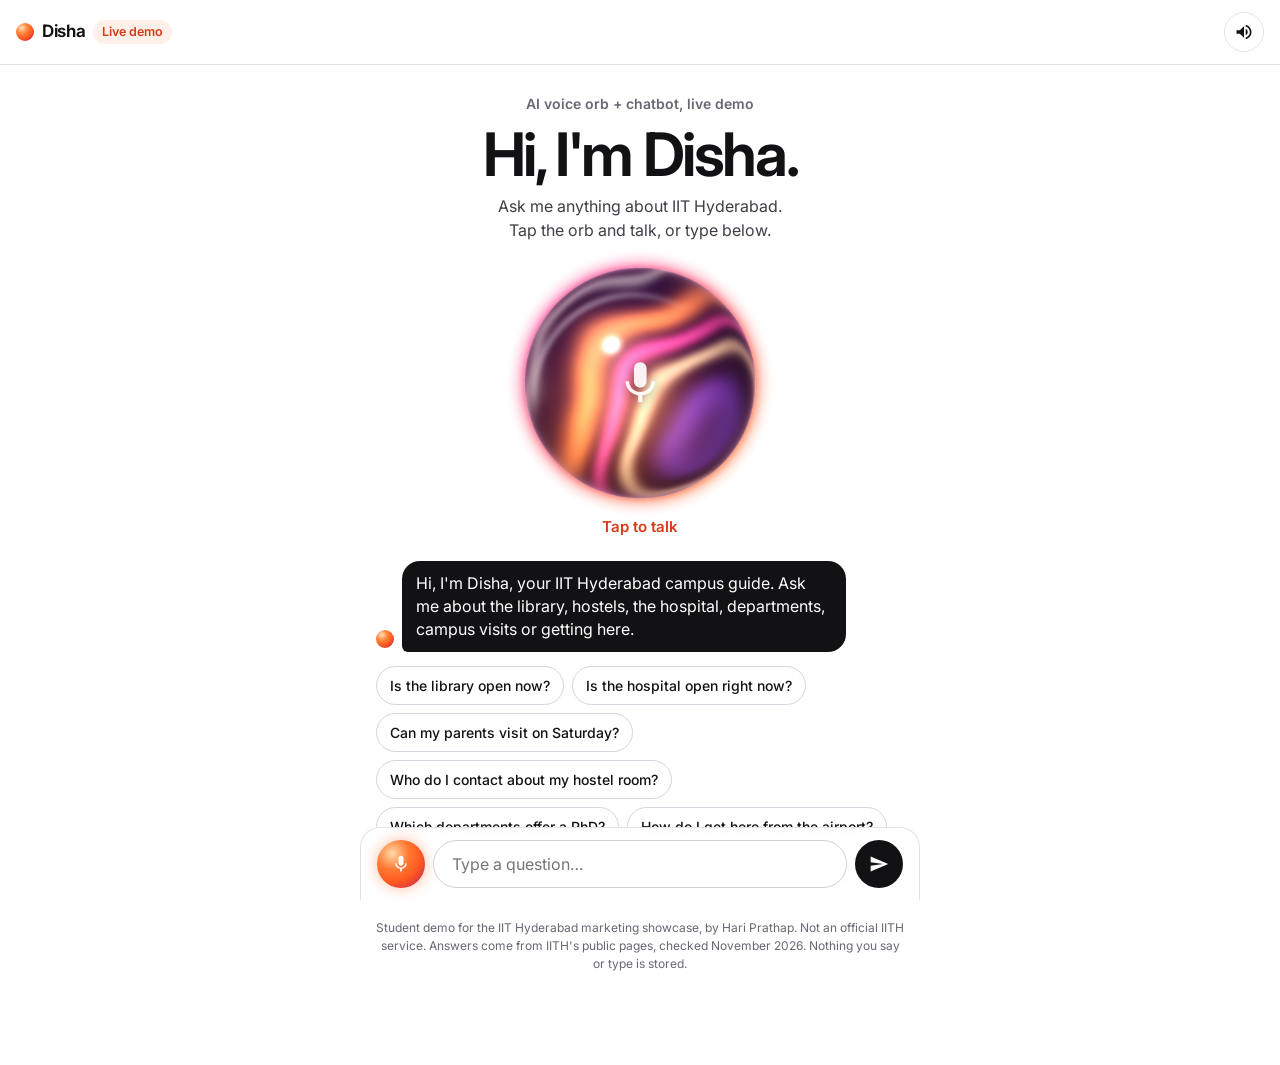
==== index.html @ 4438a3dc "Disha voice orb + chatbot demo for the IITH marketing showcase Co-Authored-By: Claude Opus 5.5 <nore" ====
<!doctype html>
<html lang="en">
<head>
<meta charset="utf-8">
<meta name="viewport" content="width=device-width, initial-scale=1, viewport-fit=cover">
<title>Talk to Disha · Voice orb demo</title>
<meta name="description" content="A live demo of an AI voice orb and chatbot for websites: Disha, a campus guide for IIT Hyderabad students.">
<meta name="theme-color" content="#ffffff">
<link rel="icon" href="data:image/svg+xml,%3Csvg xmlns='http://www.w3.org/2000/svg' viewBox='0 0 32 32'%3E%3Cdefs%3E%3CradialGradient id='g' cx='.35' cy='.3' r='.8'%3E%3Cstop offset='0' stop-color='%23FFD9A8'/%3E%3Cstop offset='.45' stop-color='%23FF6A2B'/%3E%3Cstop offset='1' stop-color='%23B5185C'/%3E%3C/radialGradient%3E%3C/defs%3E%3Ccircle cx='16' cy='16' r='15' fill='url(%23g)'/%3E%3C/svg%3E">
<link rel="preconnect" href="https://fonts.googleapis.com">
<link rel="preconnect" href="https://fonts.gstatic.com" crossorigin>
<link href="https://fonts.googleapis.com/css2?family=Inter:opsz,wght@14..32,400..800&display=swap" rel="stylesheet">
<link rel="stylesheet" href="style.css">
</head>
<body>
  <header class="bar">
    <div class="brand"><span class="mini"></span><b>Disha</b><span class="pill">Live demo</span></div>
    <button id="sound" class="icon-btn" type="button" aria-pressed="true" aria-label="Turn voice replies off">
      <svg class="on" viewBox="0 0 24 24" aria-hidden="true"><path d="M3 10v4h4l5 5V5L7 10H3zm13.5 2A4.5 4.5 0 0 0 14 7.97v8.05c1.48-.73 2.5-2.25 2.5-4.02zM14 3.23v2.06c2.89.86 5 3.54 5 6.71s-2.11 5.85-5 6.71v2.06c4.01-.91 7-4.49 7-8.77s-2.99-7.86-7-8.77z"/></svg>
      <svg class="off" viewBox="0 0 24 24" aria-hidden="true"><path d="M16.5 12A4.5 4.5 0 0 0 14 7.97v2.21l2.45 2.45c.03-.2.05-.41.05-.63zM19 12c0 .94-.2 1.82-.54 2.64l1.51 1.51A8.8 8.8 0 0 0 21 12c0-4.28-2.99-7.86-7-8.77v2.06c2.89.86 5 3.54 5 6.71zM4.27 3 3 4.27 7.73 9H3v6h4l5 5v-6.73l4.25 4.25c-.67.52-1.42.93-2.25 1.18v2.06a8.99 8.99 0 0 0 3.69-1.81L19.73 21 21 19.73l-9-9L4.27 3zM12 4 9.91 6.09 12 8.18V4z"/></svg>
    </button>
  </header>

  <main class="wrap">
    <section class="hero">
      <p class="kicker">AI voice orb + chatbot, live demo</p>
      <h1>Hi, I'm Disha.</h1>
      <p class="sub">Ask me anything about IIT Hyderabad. Tap the orb and talk, or type below.</p>
    </section>

    <section class="stage">
      <button id="orb" class="orb idle" type="button" aria-label="Tap to talk">
        <span class="halo h1"></span><span class="halo h2"></span>
        <span class="core">
          <svg viewBox="0 0 24 24" aria-hidden="true"><path d="M12 14c1.66 0 2.99-1.34 2.99-3L15 5c0-1.66-1.34-3-3-3S9 3.34 9 5v6c0 1.66 1.34 3 3 3zm5.3-3c0 3-2.54 5.1-5.3 5.1S6.7 14 6.7 11H5c0 3.41 2.72 6.23 6 6.72V21h2v-3.28c3.28-.48 6-3.3 6-6.72h-1.7z"/></svg>
        </span>
      </button>
      <p id="status" class="status" aria-live="polite">Tap to talk</p>
    </section>

    <section id="log" class="log" aria-live="polite" aria-label="Conversation"></section>
    <div id="chips" class="chips" aria-label="Suggested questions"></div>

    <footer class="note">
      Student demo for the IIT Hyderabad marketing showcase, by Hari Prathap. Not an official IITH service.
      Answers come from IITH's public pages, checked November 2026. Nothing you say or type is stored.
    </footer>
  </main>

  <form id="ask" class="ask" autocomplete="off">
    <button id="mic" class="mic" type="button" aria-label="Tap to talk">
      <svg viewBox="0 0 24 24" aria-hidden="true"><path d="M12 14c1.66 0 2.99-1.34 2.99-3L15 5c0-1.66-1.34-3-3-3S9 3.34 9 5v6c0 1.66 1.34 3 3 3zm5.3-3c0 3-2.54 5.1-5.3 5.1S6.7 14 6.7 11H5c0 3.41 2.72 6.23 6 6.72V21h2v-3.28c3.28-.48 6-3.3 6-6.72h-1.7z"/></svg>
    </button>
    <input id="q" type="text" placeholder="Type a question…" aria-label="Type a question" enterkeyhint="send">
    <button type="submit" aria-label="Send">
      <svg viewBox="0 0 24 24" aria-hidden="true"><path d="M2.01 21 23 12 2.01 3 2 10l15 2-15 2z"/></svg>
    </button>
  </form>

  <script src="knowledge.js"></script>
  <script src="app.js"></script>
</body>
</html>
---- style.css ----
:root {
  --ink: #121214;
  --muted: #686873;
  --line: #E2E2E8;
  --soft: #F4F4F6;
  --paper: #FFFFFF;
  --warm: #FF5A1F;
  --warm-deep: #D93A16;
  --display: "Inter", system-ui, sans-serif;
  --body: "Inter", system-ui, -apple-system, "Segoe UI", sans-serif;
  color-scheme: light;
}
* { box-sizing: border-box; }
html, body { margin: 0; background: var(--paper); color: var(--ink); }
body {
  font: 400 16px/1.5 var(--body);
  -webkit-font-smoothing: antialiased;
  min-height: 100dvh;
  padding-bottom: calc(84px + env(safe-area-inset-bottom));
}
button { font: inherit; color: inherit; }
:focus-visible { outline: 3px solid var(--warm); outline-offset: 3px; border-radius: 8px; }

/* ---------- top bar ---------- */
.bar {
  position: sticky; top: 0; z-index: 5;
  display: flex; align-items: center; justify-content: space-between;
  padding: 12px 16px; background: rgba(255, 255, 255, 0.92);
  backdrop-filter: blur(8px); -webkit-backdrop-filter: blur(8px);
  border-bottom: 1px solid var(--line);
}
.brand { display: flex; align-items: center; gap: 8px; font-size: 17px; }
.brand b { font-family: var(--display); font-weight: 650; letter-spacing: -0.02em; }
.mini, .msg.ai::before {
  width: 18px; height: 18px; border-radius: 50%; flex: none;
  background: radial-gradient(circle at 32% 28%, #FFE1BC 0, #FF8A3D 30%, #FF5A1F 58%, #B5185C 100%);
}
.pill {
  font-size: 12.5px; font-weight: 600;
  color: var(--warm-deep); background: #FFF1EA; border-radius: 999px; padding: 3px 9px;
}
.icon-btn {
  width: 40px; height: 40px; border-radius: 50%; border: 1px solid var(--line); background: #fff;
  display: grid; place-items: center; cursor: pointer;
}
.icon-btn svg { width: 20px; height: 20px; fill: var(--ink); }
.icon-btn .off, .icon-btn.off .on { display: none; }
.icon-btn.off .off { display: block; }

/* ---------- layout ---------- */
.wrap { max-width: 560px; margin: 0 auto; padding: 0 16px; }
.hero { text-align: center; padding: 28px 0 0; transition: all 0.35s ease; }
.kicker { margin: 0; font-size: 14px; font-weight: 600; color: var(--muted); }
.hero h1 {
  margin: 10px 0 0; font-family: var(--display); font-weight: 650;
  font-size: clamp(40px, 12vw, 60px); line-height: 1; letter-spacing: -0.04em;
}
.sub { margin: 10px auto 0; max-width: 30ch; color: #3E3E46; font-size: 16px; }

/* ---------- the orb ---------- */
.stage { display: flex; flex-direction: column; align-items: center; padding: 26px 0 8px; }
.orb {
  --size: min(56vw, 230px);
  position: relative; width: var(--size); height: var(--size); border-radius: 50%;
  border: 0; padding: 0; background: none; cursor: pointer; display: grid; place-items: center;
  transition: width 0.35s ease, height 0.35s ease;
  -webkit-tap-highlight-color: transparent;
}
.core { position: relative; width: 100%; height: 100%; border-radius: 50%; display: grid; place-items: center; }
/* the rendered glass orb (same artwork as the poster); its glow spills past the circle */
.core::before { content: ""; position: absolute; inset: -9%; background: url("orb.png") center / contain no-repeat; }
.core svg { position: relative; width: 22%; height: 22%; fill: #fff; opacity: 0.92; filter: drop-shadow(0 2px 6px rgba(40, 0, 30, 0.45)); }
.halo { position: absolute; inset: 0; border-radius: 50%; border: 2px solid rgba(255, 90, 31, 0.32); pointer-events: none; }
.status { margin: 18px 0 0; min-height: 1.5em; font-weight: 600; font-size: 15px; color: var(--warm-deep); text-align: center; }

.orb.idle .core { animation: breathe 3.6s ease-in-out infinite; }
.orb.listening .halo { animation: ripple 1.6s ease-out infinite; }
.orb.listening .h2 { animation-delay: 0.8s; }
.orb.listening .core { animation: breathe 1.2s ease-in-out infinite; }
.orb.thinking .core { animation: think 1s linear infinite; }
.orb.speaking .core { animation: talk 0.42s ease-in-out infinite alternate; }

@keyframes breathe { 0%, 100% { transform: scale(1); } 50% { transform: scale(1.035); } }
@keyframes ripple { from { transform: scale(1); opacity: 0.9; } to { transform: scale(1.45); opacity: 0; } }
@keyframes think { 50% { filter: hue-rotate(24deg) brightness(1.08); transform: scale(1.02); } }
@keyframes talk { from { transform: scale(0.97); } to { transform: scale(1.06); } }

/* once the conversation starts, the orb steps back so the chat has room */
body.chatting .hero { padding-top: 14px; }
body.chatting .hero .sub, body.chatting .hero .kicker { display: none; }
body.chatting .hero h1 { font-size: 28px; }
body.chatting .orb { --size: 112px; }
body.chatting .stage { padding-top: 16px; }

/* ---------- conversation ---------- */
.log { display: flex; flex-direction: column; gap: 10px; padding: 14px 0 6px; }
.msg { display: flex; gap: 8px; align-items: flex-end; }
.msg.ai::before { content: ""; margin-bottom: 4px; }
.msg.you { justify-content: flex-end; }
.bubble { max-width: 84%; padding: 11px 14px; border-radius: 18px; font-size: 16px; line-height: 1.45; }
.msg.ai .bubble { background: var(--ink); color: #fff; border-bottom-left-radius: 6px; }
.msg.you .bubble { background: var(--soft); border: 1px solid var(--line); border-bottom-right-radius: 6px; }
.bubble a { color: inherit; text-decoration: underline; text-underline-offset: 2px; word-break: break-word; }
.msg.ai .bubble a { color: #FFC3A6; }

.chips { display: flex; flex-wrap: wrap; gap: 8px; padding: 8px 0 4px; }
.chip {
  border: 1px solid #D5D5DD; background: #fff; border-radius: 999px; padding: 8px 13px;
  font-size: 14px; font-weight: 500; cursor: pointer; text-align: left;
}
.chip:hover { border-color: var(--ink); }

.note { margin: 22px 0 8px; font-size: 12px; line-height: 1.5; color: var(--muted); text-align: center; }

/* ---------- input ---------- */
.ask {
  position: fixed; left: 0; right: 0; bottom: 0; z-index: 6;
  display: flex; gap: 8px; padding: 12px 16px calc(12px + env(safe-area-inset-bottom));
  background: rgba(255, 255, 255, 0.95); border-top: 1px solid var(--line);
  backdrop-filter: blur(8px); -webkit-backdrop-filter: blur(8px);
}
.ask input {
  flex: 1; min-width: 0; height: 48px; border-radius: 24px; border: 1px solid #CFCFD6; padding: 0 18px;
  font: 16px var(--body); background: #fff; color: var(--ink);
}
.ask input:focus { outline: none; border-color: var(--ink); }
.ask button {
  width: 48px; height: 48px; border-radius: 50%; border: 0; background: var(--ink); cursor: pointer;
  display: grid; place-items: center; flex: none;
}
.ask button svg { width: 20px; height: 20px; fill: #fff; }
.ask .mic {
  background: radial-gradient(circle at 32% 28%, #FFD9A8 0, #FF7A33 34%, #FF5A1F 60%, #B5185C 100%);
  box-shadow: 0 0 14px rgba(255, 106, 43, 0.45);
}
.ask .mic.live { animation: talk 0.6s ease-in-out infinite alternate; }
@media (min-width: 600px) {
  .ask { left: 50%; right: auto; width: 560px; transform: translateX(-50%); border: 1px solid var(--line); border-bottom: 0; border-radius: 20px 20px 0 0; }
}

@media (prefers-reduced-motion: reduce) {
  .orb .core, .orb .halo { animation: none !important; }
  .hero, .orb { transition: none; }
}
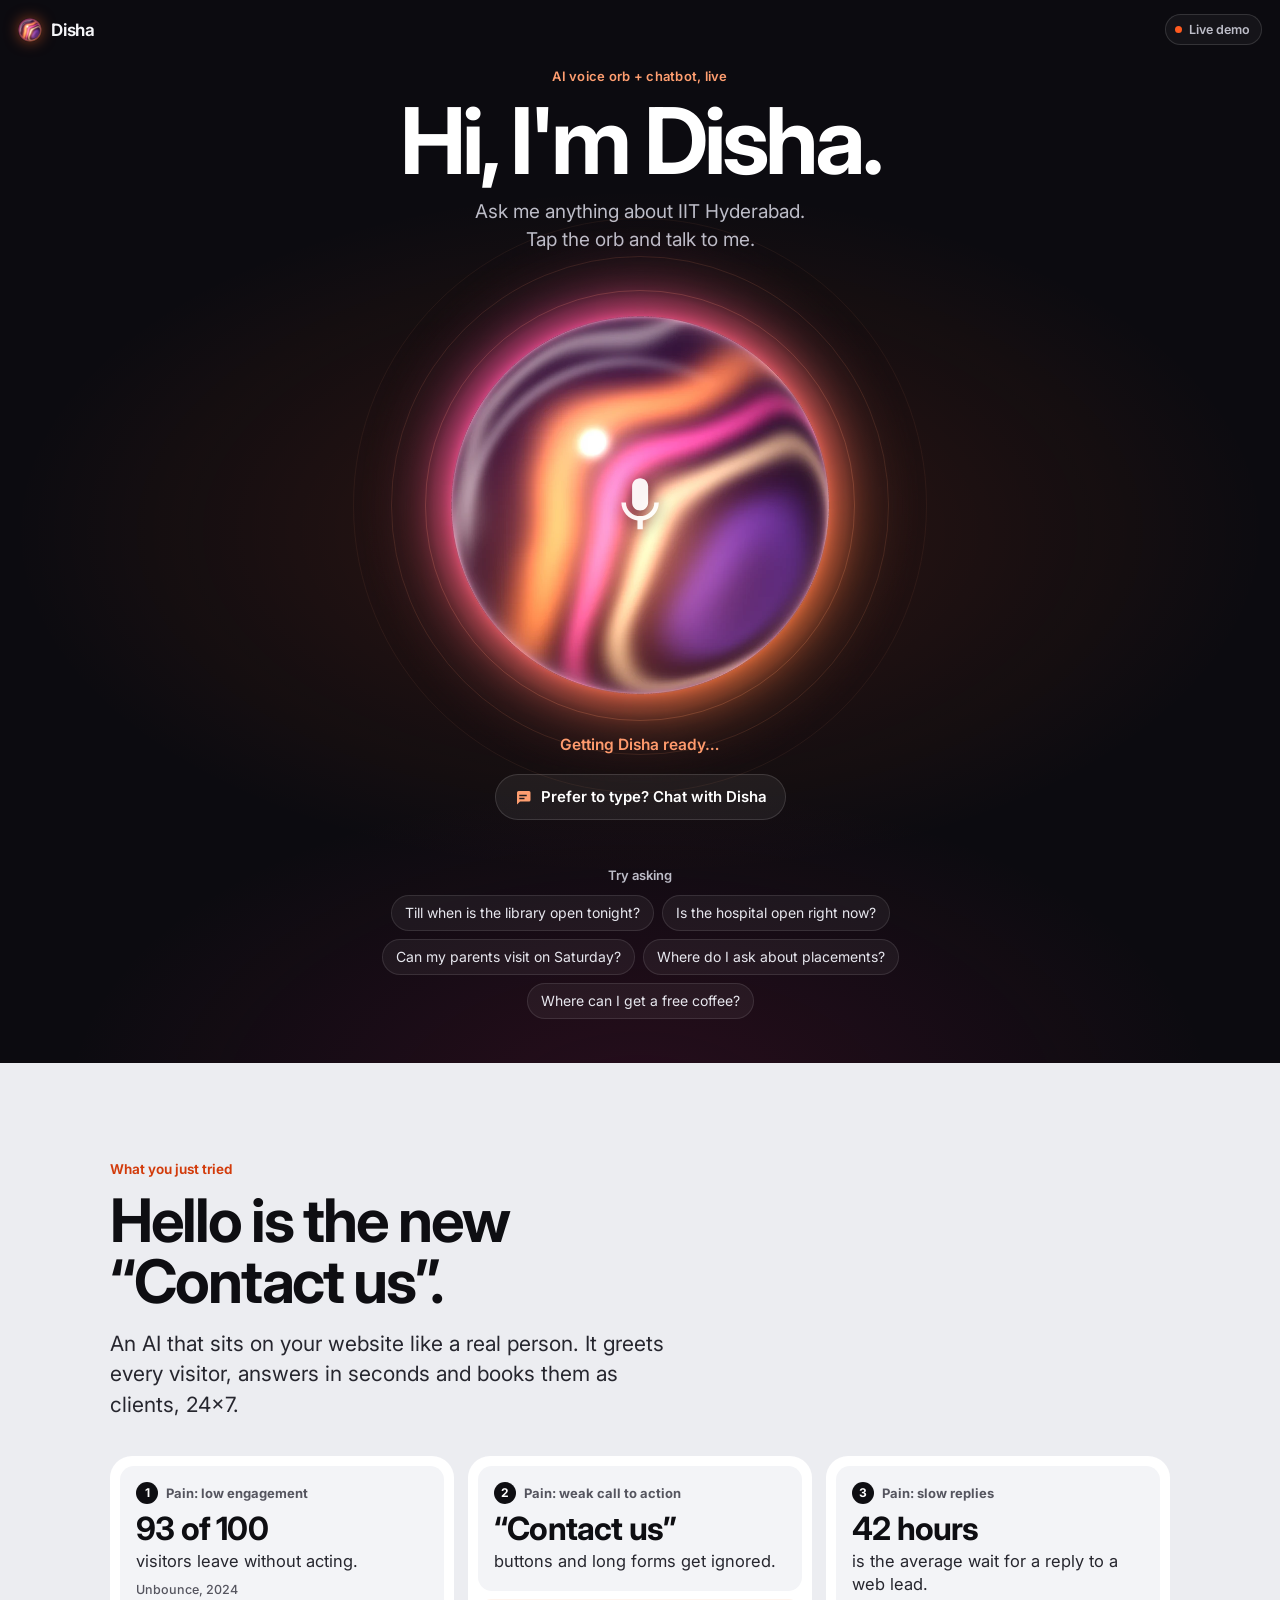
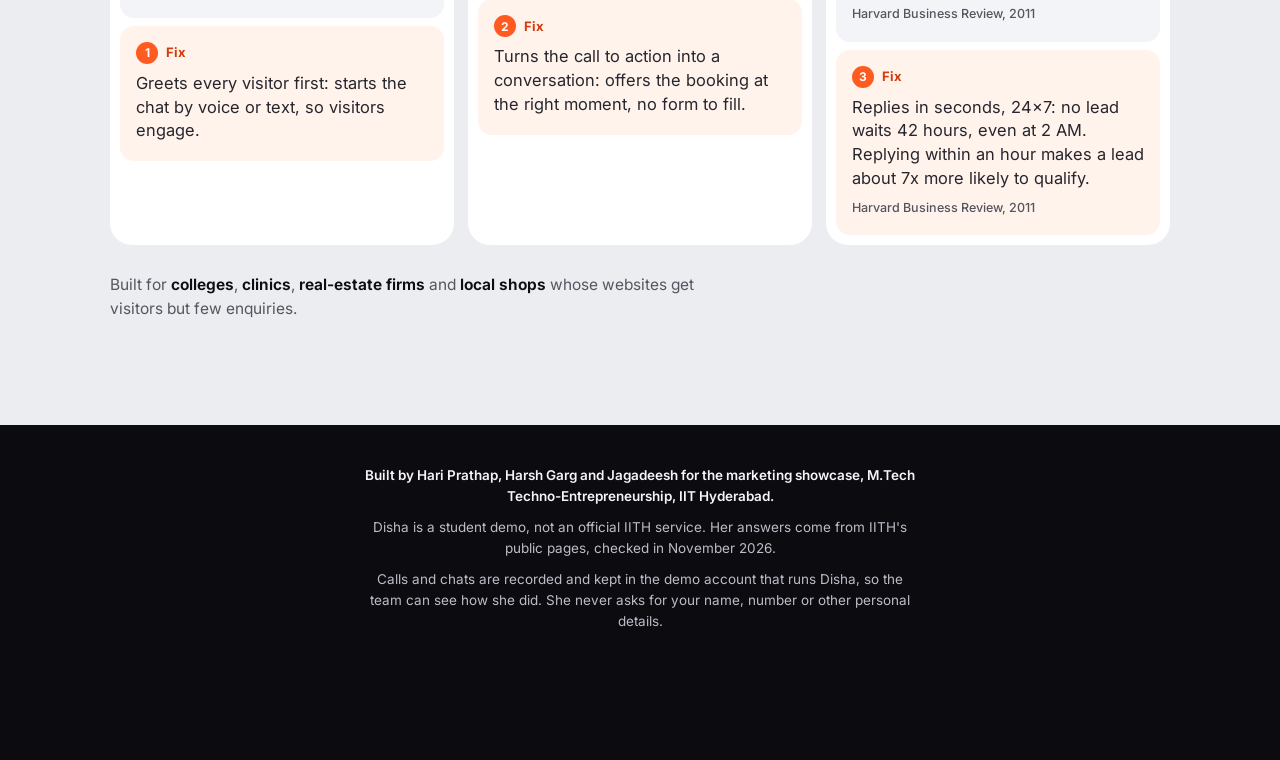
==== commit 540cb31a: "Live Disha: the glass orb starts a real voice call, chat runs on the AI widget The orb now drives As" ====
--- a/index.html
+++ b/index.html
@@ -3,61 +3,134 @@
 <head>
 <meta charset="utf-8">
 <meta name="viewport" content="width=device-width, initial-scale=1, viewport-fit=cover">
-<title>Talk to Disha · Voice orb demo</title>
-<meta name="description" content="A live demo of an AI voice orb and chatbot for websites: Disha, a campus guide for IIT Hyderabad students.">
-<meta name="theme-color" content="#ffffff">
-<link rel="icon" href="data:image/svg+xml,%3Csvg xmlns='http://www.w3.org/2000/svg' viewBox='0 0 32 32'%3E%3Cdefs%3E%3CradialGradient id='g' cx='.35' cy='.3' r='.8'%3E%3Cstop offset='0' stop-color='%23FFD9A8'/%3E%3Cstop offset='.45' stop-color='%23FF6A2B'/%3E%3Cstop offset='1' stop-color='%23B5185C'/%3E%3C/radialGradient%3E%3C/defs%3E%3Ccircle cx='16' cy='16' r='15' fill='url(%23g)'/%3E%3C/svg%3E">
+<title>Talk to Disha · AI voice orb demo</title>
+<meta name="description" content="Talk to Disha, a live AI voice orb and chatbot that answers questions about IIT Hyderabad. A student demo for the IITH marketing showcase.">
+<meta name="theme-color" content="#0C0B10">
+<link rel="icon" href="avatar.png" type="image/png">
 <link rel="preconnect" href="https://fonts.googleapis.com">
 <link rel="preconnect" href="https://fonts.gstatic.com" crossorigin>
+<link rel="preconnect" href="https://api.assistable.ai" crossorigin>
+<link rel="preconnect" href="https://createassistants.com" crossorigin>
+<link rel="preconnect" href="https://botdisplay.com">
+<link rel="preconnect" href="https://unpkg.com" crossorigin>
 <link href="https://fonts.googleapis.com/css2?family=Inter:opsz,wght@14..32,400..800&display=swap" rel="stylesheet">
+<link rel="preload" href="orb.webp" as="image" type="image/webp">
 <link rel="stylesheet" href="style.css">
 </head>
 <body>
   <header class="bar">
-    <div class="brand"><span class="mini"></span><b>Disha</b><span class="pill">Live demo</span></div>
-    <button id="sound" class="icon-btn" type="button" aria-pressed="true" aria-label="Turn voice replies off">
-      <svg class="on" viewBox="0 0 24 24" aria-hidden="true"><path d="M3 10v4h4l5 5V5L7 10H3zm13.5 2A4.5 4.5 0 0 0 14 7.97v8.05c1.48-.73 2.5-2.25 2.5-4.02zM14 3.23v2.06c2.89.86 5 3.54 5 6.71s-2.11 5.85-5 6.71v2.06c4.01-.91 7-4.49 7-8.77s-2.99-7.86-7-8.77z"/></svg>
-      <svg class="off" viewBox="0 0 24 24" aria-hidden="true"><path d="M16.5 12A4.5 4.5 0 0 0 14 7.97v2.21l2.45 2.45c.03-.2.05-.41.05-.63zM19 12c0 .94-.2 1.82-.54 2.64l1.51 1.51A8.8 8.8 0 0 0 21 12c0-4.28-2.99-7.86-7-8.77v2.06c2.89.86 5 3.54 5 6.71zM4.27 3 3 4.27 7.73 9H3v6h4l5 5v-6.73l4.25 4.25c-.67.52-1.42.93-2.25 1.18v2.06a8.99 8.99 0 0 0 3.69-1.81L19.73 21 21 19.73l-9-9L4.27 3zM12 4 9.91 6.09 12 8.18V4z"/></svg>
-    </button>
+    <a class="brand" href="#top"><span class="mark" aria-hidden="true"></span>Disha</a>
+    <span class="pill"><span class="dot" aria-hidden="true"></span>Live demo</span>
   </header>
 
-  <main class="wrap">
-    <section class="hero">
-      <p class="kicker">AI voice orb + chatbot, live demo</p>
-      <h1>Hi, I'm Disha.</h1>
-      <p class="sub">Ask me anything about IIT Hyderabad. Tap the orb and talk, or type below.</p>
+  <main id="top">
+    <section class="stage" id="stage" data-state="loading" aria-labelledby="hello">
+      <p class="kicker">AI voice orb + chatbot, live</p>
+      <h1 id="hello">Hi, I'm Disha.</h1>
+      <p class="lede">Ask me anything about IIT Hyderabad. Tap the orb and talk to me.</p>
+
+      <div class="orb" id="orb">
+        <div class="orb-float">
+          <span class="ring r1"></span><span class="ring r2"></span><span class="ring r3"></span>
+          <img class="orb-img" src="orb.webp" alt="" width="1200" height="1200" fetchpriority="high">
+          <span class="orb-glyph" aria-hidden="true">
+            <svg class="g-mic" viewBox="0 0 24 24"><path d="M12 14c1.66 0 2.99-1.34 2.99-3L15 5c0-1.66-1.34-3-3-3S9 3.34 9 5v6c0 1.66 1.34 3 3 3zm5.3-3c0 3-2.54 5.1-5.3 5.1S6.7 14 6.7 11H5c0 3.41 2.72 6.23 6 6.72V21h2v-3.28c3.28-.48 6-3.3 6-6.72h-1.7z"/></svg>
+            <svg class="g-end" viewBox="0 0 24 24"><path d="M12 9c-1.6 0-3.15.25-4.6.72v3.1c0 .39-.23.74-.56.9-.98.49-1.87 1.12-2.66 1.85-.18.18-.43.28-.7.28-.28 0-.53-.11-.71-.29L.29 13.08a.996.996 0 0 1 0-1.41C3.34 8.78 7.46 7 12 7s8.66 1.78 11.71 4.67a.996.996 0 0 1 0 1.41l-2.48 2.48c-.18.18-.43.29-.71.29-.27 0-.52-.11-.7-.28-.79-.74-1.69-1.36-2.67-1.85a1 1 0 0 1-.56-.9v-3.1C15.15 9.25 13.6 9 12 9z"/></svg>
+          </span>
+        </div>
+        <!-- the voice button script puts its (invisible) call button in here, over the orb -->
+        <div class="orb-hit" id="voice-orb-container"></div>
+      </div>
+
+      <p class="status" id="status" aria-live="polite">Getting Disha ready…</p>
+
+      <button class="chat-cta" id="openChat" type="button">
+        <svg viewBox="0 0 24 24" aria-hidden="true"><path d="M4 4h16a2 2 0 0 1 2 2v10a2 2 0 0 1-2 2H8l-4 4V6a2 2 0 0 1 2-2zm3 5v2h10V9H7zm0 4v2h7v-2H7z"/></svg>
+        Prefer to type? Chat with Disha
+      </button>
+
+      <div class="try">
+        <p class="try-label">Try asking</p>
+        <ul class="try-list">
+          <li>Till when is the library open tonight?</li>
+          <li>Is the hospital open right now?</li>
+          <li>Can my parents visit on Saturday?</li>
+          <li>Where do I ask about placements?</li>
+          <li>Where can I get a free coffee?</li>
+        </ul>
+      </div>
     </section>
 
-    <section class="stage">
-      <button id="orb" class="orb idle" type="button" aria-label="Tap to talk">
-        <span class="halo h1"></span><span class="halo h2"></span>
-        <span class="core">
-          <svg viewBox="0 0 24 24" aria-hidden="true"><path d="M12 14c1.66 0 2.99-1.34 2.99-3L15 5c0-1.66-1.34-3-3-3S9 3.34 9 5v6c0 1.66 1.34 3 3 3zm5.3-3c0 3-2.54 5.1-5.3 5.1S6.7 14 6.7 11H5c0 3.41 2.72 6.23 6 6.72V21h2v-3.28c3.28-.48 6-3.3 6-6.72h-1.7z"/></svg>
-        </span>
-      </button>
-      <p id="status" class="status" aria-live="polite">Tap to talk</p>
+    <section class="why" aria-labelledby="why-title">
+      <div class="why-inner">
+        <p class="eyebrow">What you just tried</p>
+        <h2 id="why-title">Hello is the new “Contact us”.</h2>
+        <p class="why-lede">An AI that sits on your website like a real person. It greets every visitor, answers in seconds and books them as clients, 24x7.</p>
+
+        <ol class="pairs">
+          <li class="pair">
+            <div class="pain">
+              <span class="tag"><span class="num">1</span>Pain: low engagement</span>
+              <span class="big">93 of 100</span>
+              visitors leave without acting.
+              <span class="src">Unbounce, 2024</span>
+            </div>
+            <div class="fix">
+              <span class="tag"><span class="num">1</span>Fix</span>
+              Greets every visitor first: starts the chat by voice or text, so visitors engage.
+            </div>
+          </li>
+          <li class="pair">
+            <div class="pain">
+              <span class="tag"><span class="num">2</span>Pain: weak call to action</span>
+              <span class="big">“Contact us”</span>
+              buttons and long forms get ignored.
+            </div>
+            <div class="fix">
+              <span class="tag"><span class="num">2</span>Fix</span>
+              Turns the call to action into a conversation: offers the booking at the right moment, no form to fill.
+            </div>
+          </li>
+          <li class="pair">
+            <div class="pain">
+              <span class="tag"><span class="num">3</span>Pain: slow replies</span>
+              <span class="big">42 hours</span>
+              is the average wait for a reply to a web lead.
+              <span class="src">Harvard Business Review, 2011</span>
+            </div>
+            <div class="fix">
+              <span class="tag"><span class="num">3</span>Fix</span>
+              Replies in seconds, 24x7: no lead waits 42 hours, even at 2 AM. Replying within an hour makes a lead about 7x more likely to qualify.
+              <span class="src">Harvard Business Review, 2011</span>
+            </div>
+          </li>
+        </ol>
+
+        <p class="segments">Built for <b>colleges</b>, <b>clinics</b>, <b>real-estate firms</b> and <b>local shops</b> whose websites get visitors but few enquiries.</p>
+      </div>
     </section>
-
-    <section id="log" class="log" aria-live="polite" aria-label="Conversation"></section>
-    <div id="chips" class="chips" aria-label="Suggested questions"></div>
-
-    <footer class="note">
-      Student demo for the IIT Hyderabad marketing showcase, by Hari Prathap. Not an official IITH service.
-      Answers come from IITH's public pages, checked November 2026. Nothing you say or type is stored.
-    </footer>
   </main>
 
-  <form id="ask" class="ask" autocomplete="off">
-    <button id="mic" class="mic" type="button" aria-label="Tap to talk">
-      <svg viewBox="0 0 24 24" aria-hidden="true"><path d="M12 14c1.66 0 2.99-1.34 2.99-3L15 5c0-1.66-1.34-3-3-3S9 3.34 9 5v6c0 1.66 1.34 3 3 3zm5.3-3c0 3-2.54 5.1-5.3 5.1S6.7 14 6.7 11H5c0 3.41 2.72 6.23 6 6.72V21h2v-3.28c3.28-.48 6-3.3 6-6.72h-1.7z"/></svg>
-    </button>
-    <input id="q" type="text" placeholder="Type a question…" aria-label="Type a question" enterkeyhint="send">
-    <button type="submit" aria-label="Send">
-      <svg viewBox="0 0 24 24" aria-hidden="true"><path d="M2.01 21 23 12 2.01 3 2 10l15 2-15 2z"/></svg>
-    </button>
-  </form>
+  <footer class="foot">
+    <p class="credit">Built by Hari Prathap, Harsh Garg and Jagadeesh for the marketing showcase, M.Tech Techno-Entrepreneurship, IIT Hyderabad.</p>
+    <p>Disha is a student demo, not an official IITH service. Her answers come from IITH's public pages, checked in November 2026.</p>
+    <p>Calls and chats are recorded and kept in the demo account that runs Disha, so the team can see how she did. She never asks for your name, number or other personal details.</p>
+  </footer>
 
-  <script src="knowledge.js"></script>
   <script src="app.js"></script>
+  <script src="https://botdisplay.com/button.js" defer
+    data-color="#FF5A1F"
+    data-theme="dark"
+    data-icon="mic"
+    data-button-text="Talk to Disha"
+    data-active-text="End call"
+    data-speaking-text="Disha is speaking"
+    data-loading-text="Connecting"
+    data-container="voice-orb-container"
+    data-assistant-id="cmw4noo6e0026l7088wso2r31"
+    data-account-id="YjwLoLvdS7bAGG4Ig4zn"></script>
+  <script src="https://createassistants.com/chat-widget-v2.js"
+    data-widget-id="cmw4okkjj005xl708cd1knq81"
+    data-api-url="https://api.assistable.ai"></script>
 </body>
 </html>
--- a/style.css
+++ b/style.css
@@ -1,144 +1,190 @@
+/* Disha demo. Colours and type follow the poster: Inter, the glass orb, orange #FF5A1F on night. */
 :root {
-  --ink: #121214;
-  --muted: #686873;
-  --line: #E2E2E8;
-  --soft: #F4F4F6;
-  --paper: #FFFFFF;
-  --warm: #FF5A1F;
-  --warm-deep: #D93A16;
-  --display: "Inter", system-ui, sans-serif;
-  --body: "Inter", system-ui, -apple-system, "Segoe UI", sans-serif;
-  color-scheme: light;
+  --night: #0C0B10;
+  --paper: #ECEDF1;
+  --tile: #FFFFFF;
+  --ink: #0E0E12;
+  --body: #26262E;
+  --muted: #55555F;
+  --orange: #FF5A1F;
+  --orange-ink: #D23B0B;   /* orange text on light */
+  --orange-glow: #FF9E70;  /* orange text on dark */
+  --pain: #F3F4F7;
+  --fix: #FFF3EC;
+  --on-dark: #F5F5F8;
+  --on-dark-2: #BDBDC8;
+  --line-dark: rgba(255, 255, 255, 0.13);
+  --font: "Inter", system-ui, -apple-system, "Segoe UI", Roboto, sans-serif;
+  --orb: min(72vw, 42svh, 400px);
+  color-scheme: dark;
 }
 * { box-sizing: border-box; }
-html, body { margin: 0; background: var(--paper); color: var(--ink); }
+html { background: var(--night); -webkit-text-size-adjust: 100%; }
 body {
-  font: 400 16px/1.5 var(--body);
+  margin: 0;
+  font: 400 16px/1.55 var(--font);
+  font-optical-sizing: auto;
+  color: var(--on-dark);
+  background: var(--night);
   -webkit-font-smoothing: antialiased;
-  min-height: 100dvh;
-  padding-bottom: calc(84px + env(safe-area-inset-bottom));
 }
-button { font: inherit; color: inherit; }
-:focus-visible { outline: 3px solid var(--warm); outline-offset: 3px; border-radius: 8px; }
+a { color: inherit; }
+button { font: inherit; }
+:focus-visible { outline: 3px solid var(--orange-glow); outline-offset: 3px; border-radius: 10px; }
 
 /* ---------- top bar ---------- */
 .bar {
-  position: sticky; top: 0; z-index: 5;
+  position: absolute; top: 0; left: 0; right: 0; z-index: 3;
   display: flex; align-items: center; justify-content: space-between;
-  padding: 12px 16px; background: rgba(255, 255, 255, 0.92);
-  backdrop-filter: blur(8px); -webkit-backdrop-filter: blur(8px);
-  border-bottom: 1px solid var(--line);
+  padding: max(14px, env(safe-area-inset-top)) 18px 0;
 }
-.brand { display: flex; align-items: center; gap: 8px; font-size: 17px; }
-.brand b { font-family: var(--display); font-weight: 650; letter-spacing: -0.02em; }
-.mini, .msg.ai::before {
-  width: 18px; height: 18px; border-radius: 50%; flex: none;
-  background: radial-gradient(circle at 32% 28%, #FFE1BC 0, #FF8A3D 30%, #FF5A1F 58%, #B5185C 100%);
+.brand { display: inline-flex; align-items: center; gap: 9px; font-weight: 650; font-size: 17px; letter-spacing: -0.01em; text-decoration: none; }
+.mark { width: 24px; height: 24px; border-radius: 50%; background: url("avatar.png") center / cover; box-shadow: 0 0 14px rgba(255, 106, 43, 0.5); }
+.pill {
+  display: inline-flex; align-items: center; gap: 7px;
+  font-size: 12.5px; font-weight: 600; color: var(--on-dark-2);
+  border: 1px solid var(--line-dark); border-radius: 999px; padding: 5px 11px 5px 9px;
+  background: rgba(255, 255, 255, 0.04);
 }
-.pill {
-  font-size: 12.5px; font-weight: 600;
-  color: var(--warm-deep); background: #FFF1EA; border-radius: 999px; padding: 3px 9px;
-}
-.icon-btn {
-  width: 40px; height: 40px; border-radius: 50%; border: 1px solid var(--line); background: #fff;
-  display: grid; place-items: center; cursor: pointer;
-}
-.icon-btn svg { width: 20px; height: 20px; fill: var(--ink); }
-.icon-btn .off, .icon-btn.off .on { display: none; }
-.icon-btn.off .off { display: block; }
-
-/* ---------- layout ---------- */
-.wrap { max-width: 560px; margin: 0 auto; padding: 0 16px; }
-.hero { text-align: center; padding: 28px 0 0; transition: all 0.35s ease; }
-.kicker { margin: 0; font-size: 14px; font-weight: 600; color: var(--muted); }
-.hero h1 {
-  margin: 10px 0 0; font-family: var(--display); font-weight: 650;
-  font-size: clamp(40px, 12vw, 60px); line-height: 1; letter-spacing: -0.04em;
-}
-.sub { margin: 10px auto 0; max-width: 30ch; color: #3E3E46; font-size: 16px; }
-
-/* ---------- the orb ---------- */
-.stage { display: flex; flex-direction: column; align-items: center; padding: 26px 0 8px; }
-.orb {
-  --size: min(56vw, 230px);
-  position: relative; width: var(--size); height: var(--size); border-radius: 50%;
-  border: 0; padding: 0; background: none; cursor: pointer; display: grid; place-items: center;
-  transition: width 0.35s ease, height 0.35s ease;
-  -webkit-tap-highlight-color: transparent;
-}
-.core { position: relative; width: 100%; height: 100%; border-radius: 50%; display: grid; place-items: center; }
-/* the rendered glass orb (same artwork as the poster); its glow spills past the circle */
-.core::before { content: ""; position: absolute; inset: -9%; background: url("orb.png") center / contain no-repeat; }
-.core svg { position: relative; width: 22%; height: 22%; fill: #fff; opacity: 0.92; filter: drop-shadow(0 2px 6px rgba(40, 0, 30, 0.45)); }
-.halo { position: absolute; inset: 0; border-radius: 50%; border: 2px solid rgba(255, 90, 31, 0.32); pointer-events: none; }
-.status { margin: 18px 0 0; min-height: 1.5em; font-weight: 600; font-size: 15px; color: var(--warm-deep); text-align: center; }
-
-.orb.idle .core { animation: breathe 3.6s ease-in-out infinite; }
-.orb.listening .halo { animation: ripple 1.6s ease-out infinite; }
-.orb.listening .h2 { animation-delay: 0.8s; }
-.orb.listening .core { animation: breathe 1.2s ease-in-out infinite; }
-.orb.thinking .core { animation: think 1s linear infinite; }
-.orb.speaking .core { animation: talk 0.42s ease-in-out infinite alternate; }
-
-@keyframes breathe { 0%, 100% { transform: scale(1); } 50% { transform: scale(1.035); } }
-@keyframes ripple { from { transform: scale(1); opacity: 0.9; } to { transform: scale(1.45); opacity: 0; } }
-@keyframes think { 50% { filter: hue-rotate(24deg) brightness(1.08); transform: scale(1.02); } }
-@keyframes talk { from { transform: scale(0.97); } to { transform: scale(1.06); } }
-
-/* once the conversation starts, the orb steps back so the chat has room */
-body.chatting .hero { padding-top: 14px; }
-body.chatting .hero .sub, body.chatting .hero .kicker { display: none; }
-body.chatting .hero h1 { font-size: 28px; }
-body.chatting .orb { --size: 112px; }
-body.chatting .stage { padding-top: 16px; }
-
-/* ---------- conversation ---------- */
-.log { display: flex; flex-direction: column; gap: 10px; padding: 14px 0 6px; }
-.msg { display: flex; gap: 8px; align-items: flex-end; }
-.msg.ai::before { content: ""; margin-bottom: 4px; }
-.msg.you { justify-content: flex-end; }
-.bubble { max-width: 84%; padding: 11px 14px; border-radius: 18px; font-size: 16px; line-height: 1.45; }
-.msg.ai .bubble { background: var(--ink); color: #fff; border-bottom-left-radius: 6px; }
-.msg.you .bubble { background: var(--soft); border: 1px solid var(--line); border-bottom-right-radius: 6px; }
-.bubble a { color: inherit; text-decoration: underline; text-underline-offset: 2px; word-break: break-word; }
-.msg.ai .bubble a { color: #FFC3A6; }
-
-.chips { display: flex; flex-wrap: wrap; gap: 8px; padding: 8px 0 4px; }
-.chip {
-  border: 1px solid #D5D5DD; background: #fff; border-radius: 999px; padding: 8px 13px;
-  font-size: 14px; font-weight: 500; cursor: pointer; text-align: left;
-}
-.chip:hover { border-color: var(--ink); }
-
-.note { margin: 22px 0 8px; font-size: 12px; line-height: 1.5; color: var(--muted); text-align: center; }
-
-/* ---------- input ---------- */
-.ask {
-  position: fixed; left: 0; right: 0; bottom: 0; z-index: 6;
-  display: flex; gap: 8px; padding: 12px 16px calc(12px + env(safe-area-inset-bottom));
-  background: rgba(255, 255, 255, 0.95); border-top: 1px solid var(--line);
-  backdrop-filter: blur(8px); -webkit-backdrop-filter: blur(8px);
-}
-.ask input {
-  flex: 1; min-width: 0; height: 48px; border-radius: 24px; border: 1px solid #CFCFD6; padding: 0 18px;
-  font: 16px var(--body); background: #fff; color: var(--ink);
-}
-.ask input:focus { outline: none; border-color: var(--ink); }
-.ask button {
-  width: 48px; height: 48px; border-radius: 50%; border: 0; background: var(--ink); cursor: pointer;
-  display: grid; place-items: center; flex: none;
-}
-.ask button svg { width: 20px; height: 20px; fill: #fff; }
-.ask .mic {
-  background: radial-gradient(circle at 32% 28%, #FFD9A8 0, #FF7A33 34%, #FF5A1F 60%, #B5185C 100%);
-  box-shadow: 0 0 14px rgba(255, 106, 43, 0.45);
-}
-.ask .mic.live { animation: talk 0.6s ease-in-out infinite alternate; }
-@media (min-width: 600px) {
-  .ask { left: 50%; right: auto; width: 560px; transform: translateX(-50%); border: 1px solid var(--line); border-bottom: 0; border-radius: 20px 20px 0 0; }
+.pill .dot { width: 7px; height: 7px; border-radius: 50%; background: var(--orange); animation: beacon 2.2s ease-out infinite; }
+@keyframes beacon {
+  0% { box-shadow: 0 0 0 0 rgba(255, 90, 31, 0.7); }
+  70%, 100% { box-shadow: 0 0 0 8px rgba(255, 90, 31, 0); }
 }
 
+/* ---------- stage (the hero) ---------- */
+.stage {
+  position: relative; overflow: hidden;
+  min-height: 100svh;
+  display: flex; flex-direction: column; align-items: center; text-align: center;
+  padding: calc(66px + env(safe-area-inset-top)) 18px 44px;
+  background:
+    radial-gradient(70% 46% at 50% 50%, rgba(255, 90, 31, 0.15), transparent 70%),
+    radial-gradient(60% 40% at 50% 104%, rgba(181, 24, 92, 0.16), transparent 75%),
+    var(--night);
+}
+.kicker { margin: 0; font-size: 13px; font-weight: 600; letter-spacing: 0.02em; color: var(--orange-glow); }
+h1 {
+  margin: 10px 0 0;
+  font-weight: 680; font-size: clamp(44px, 13vw, 92px); line-height: 0.98; letter-spacing: -0.045em;
+  color: #fff;
+}
+.lede { margin: 12px auto 0; max-width: 30ch; font-size: clamp(16px, 4.3vw, 19px); line-height: 1.45; color: var(--on-dark-2); }
+
+/* the orb: the poster's render is 1.61x the sphere, so the picture spills past the tap circle */
+.orb { --lvl: 0; position: relative; flex: none; width: var(--orb); height: var(--orb); margin: clamp(30px, 7svh, 64px) auto 0; }
+.orb-float { position: absolute; inset: 0; animation: breathe 5.5s ease-in-out infinite; }
+.orb-img {
+  position: absolute; left: 50%; top: 50%; width: 161%; height: 161%; max-width: none;
+  transform: translate(-50%, -50%) scale(calc(1 + var(--lvl) * 0.12));
+  pointer-events: none; user-select: none; -webkit-user-drag: none;
+}
+@keyframes breathe { 50% { transform: scale(1.025); } }
+
+.ring { position: absolute; inset: -7%; border-radius: 50%; border: 1.5px solid rgba(255, 158, 112, 0.22); pointer-events: none; }
+.r2 { inset: -16%; border-color: rgba(255, 158, 112, 0.13); }
+.r3 { inset: -26%; border-color: rgba(255, 158, 112, 0.07); }
+
+.orb-glyph { position: absolute; inset: 0; display: grid; place-items: center; pointer-events: none; }
+.orb-glyph svg { grid-area: 1 / 1; width: 17%; height: 17%; fill: #fff; opacity: 0.93; filter: drop-shadow(0 2px 8px rgba(40, 0, 30, 0.6)); transition: opacity 0.25s ease; }
+.g-end { opacity: 0 !important; }
+
+/* the tap target: the voice button script's own button, stretched over the orb and made invisible */
+.orb-hit { position: absolute; inset: 0; z-index: 2; border-radius: 50%; cursor: pointer; -webkit-tap-highlight-color: transparent; }
+#vb-call-btn {
+  position: absolute !important; inset: 0 !important; width: 100% !important; height: 100% !important;
+  min-width: 0 !important; margin: 0 !important; padding: 0 !important; border: 0 !important; border-radius: 50% !important;
+  background: transparent !important; color: transparent !important; box-shadow: none !important;
+  filter: none !important; opacity: 1 !important; cursor: pointer; overflow: hidden;
+}
+#vb-call-btn > * {
+  position: absolute !important; width: 1px !important; height: 1px !important;
+  overflow: hidden !important; clip: rect(0 0 0 0) !important; white-space: nowrap !important;
+}
+#vb-call-btn:focus-visible { outline: 3px solid var(--orange-glow) !important; outline-offset: 10px; }
+
+/* states, set on .stage by app.js */
+.stage[data-state="connecting"] .orb::after {
+  content: ""; position: absolute; inset: -4%; border-radius: 50%; pointer-events: none;
+  border: 2px solid transparent; border-top-color: var(--orange-glow); border-right-color: rgba(255, 158, 112, 0.35);
+  animation: spin 0.9s linear infinite;
+}
+@keyframes spin { to { transform: rotate(360deg); } }
+.stage[data-state="connecting"] .g-mic { opacity: 0.45; }
+
+.stage[data-state="live"] .ring,
+.stage[data-state="speaking"] .ring { animation: ripple 2.4s ease-out infinite; }
+.stage[data-state="live"] .r2, .stage[data-state="speaking"] .r2 { animation-delay: 0.8s; }
+.stage[data-state="live"] .r3, .stage[data-state="speaking"] .r3 { animation-delay: 1.6s; }
+.stage[data-state="speaking"] .ring { border-color: rgba(255, 158, 112, 0.42); }
+@keyframes ripple { from { transform: scale(0.94); opacity: 1; } to { transform: scale(1.2); opacity: 0; } }
+
+.stage[data-state="live"] .g-mic, .stage[data-state="speaking"] .g-mic { opacity: 0; }
+.stage[data-state="live"] .g-end, .stage[data-state="speaking"] .g-end { opacity: 0.93 !important; }
+.stage[data-state="live"] .orb-float, .stage[data-state="speaking"] .orb-float { animation: none; }
+
+.status {
+  margin: clamp(26px, 5svh, 40px) 0 0; min-height: 1.5em; max-width: 34ch;
+  font-size: 15.5px; font-weight: 600; line-height: 1.4; color: var(--orange-glow);
+}
+.stage[data-state="error"] .status { color: #FFB59A; }
+
+.chat-cta {
+  margin-top: 16px; display: inline-flex; align-items: center; gap: 9px;
+  font-weight: 600; font-size: 15px; line-height: 1; color: #fff;
+  background: rgba(255, 255, 255, 0.06); border: 1px solid var(--line-dark); border-radius: 999px;
+  padding: 13px 18px; cursor: pointer; transition: background 0.2s ease, border-color 0.2s ease, box-shadow 0.2s ease;
+}
+.chat-cta:hover { background: rgba(255, 255, 255, 0.1); }
+.chat-cta svg { width: 18px; height: 18px; fill: var(--orange-glow); flex: none; }
+.chat-cta.nudge { border-color: var(--orange); box-shadow: 0 0 0 4px rgba(255, 90, 31, 0.2); }
+
+.try { margin-top: clamp(28px, 5svh, 48px); width: 100%; max-width: 600px; }
+.try-label { margin: 0 0 10px; font-size: 13px; font-weight: 600; color: var(--on-dark-2); }
+.try-list { list-style: none; margin: 0; padding: 0; display: flex; flex-wrap: wrap; justify-content: center; gap: 8px; }
+.try-list li {
+  font-size: 14px; line-height: 1.3; color: #E7E7EE;
+  background: rgba(255, 255, 255, 0.05); border: 1px solid rgba(255, 255, 255, 0.1);
+  border-radius: 999px; padding: 8px 13px;
+}
+
+/* ---------- why it matters (light, like the poster's tiles) ---------- */
+.why { background: var(--paper); color: var(--body); padding: 64px 18px 76px; color-scheme: light; }
+.why-inner { max-width: 1060px; margin: 0 auto; }
+.eyebrow { margin: 0; font-size: 13.5px; font-weight: 650; color: var(--orange-ink); }
+.why h2 { margin: 10px 0 0; max-width: 15ch; font-weight: 680; font-size: clamp(34px, 8.6vw, 60px); line-height: 1.02; letter-spacing: -0.038em; color: var(--ink); }
+.why-lede { margin: 16px 0 0; max-width: 44ch; font-size: clamp(17px, 4.4vw, 21px); line-height: 1.45; color: var(--body); }
+
+.pairs { list-style: none; margin: 36px 0 0; padding: 0; display: grid; gap: 14px; }
+.pair { background: var(--tile); border-radius: 22px; padding: 10px; display: grid; gap: 8px; align-content: start; }
+.pain, .fix { border-radius: 14px; padding: 16px 16px 18px; font-size: 16.5px; line-height: 1.45; color: var(--body); }
+.pain { background: var(--pain); }
+.fix { background: var(--fix); }
+.tag { display: flex; align-items: center; gap: 8px; margin-bottom: 8px; font-size: 13px; font-weight: 700; }
+.pain .tag { color: var(--muted); }
+.fix .tag { color: var(--orange-ink); }
+.num { display: inline-grid; place-items: center; width: 22px; height: 22px; border-radius: 50%; font-size: 12px; font-weight: 700; color: #fff; background: var(--ink); flex: none; }
+.fix .num { background: var(--orange); }
+.big { display: block; margin: 2px 0 4px; font-size: 32px; line-height: 1.05; font-weight: 700; letter-spacing: -0.025em; color: var(--ink); }
+.src { display: block; margin-top: 8px; font-size: 12.5px; font-weight: 500; color: var(--muted); }
+.segments { margin: 28px 0 0; max-width: 60ch; font-size: 15.5px; color: var(--muted); }
+.segments b { color: var(--ink); font-weight: 650; }
+
+@media (min-width: 860px) {
+  .pairs { grid-template-columns: repeat(3, 1fr); }
+  .why { padding: 96px 32px 104px; }
+}
+
+/* ---------- footer ---------- */
+.foot {
+  background: var(--night); color: var(--on-dark-2);
+  padding: 40px 18px calc(118px + env(safe-area-inset-bottom));
+  text-align: center; font-size: 13.5px; line-height: 1.55;
+}
+.foot p { margin: 0 auto 10px; max-width: 62ch; }
+.foot .credit { color: var(--on-dark); font-weight: 600; }
+
 @media (prefers-reduced-motion: reduce) {
-  .orb .core, .orb .halo { animation: none !important; }
-  .hero, .orb { transition: none; }
+  .orb-float, .ring, .pill .dot, .orb::after { animation: none !important; }
+  .orb-img { transform: translate(-50%, -50%); }
 }
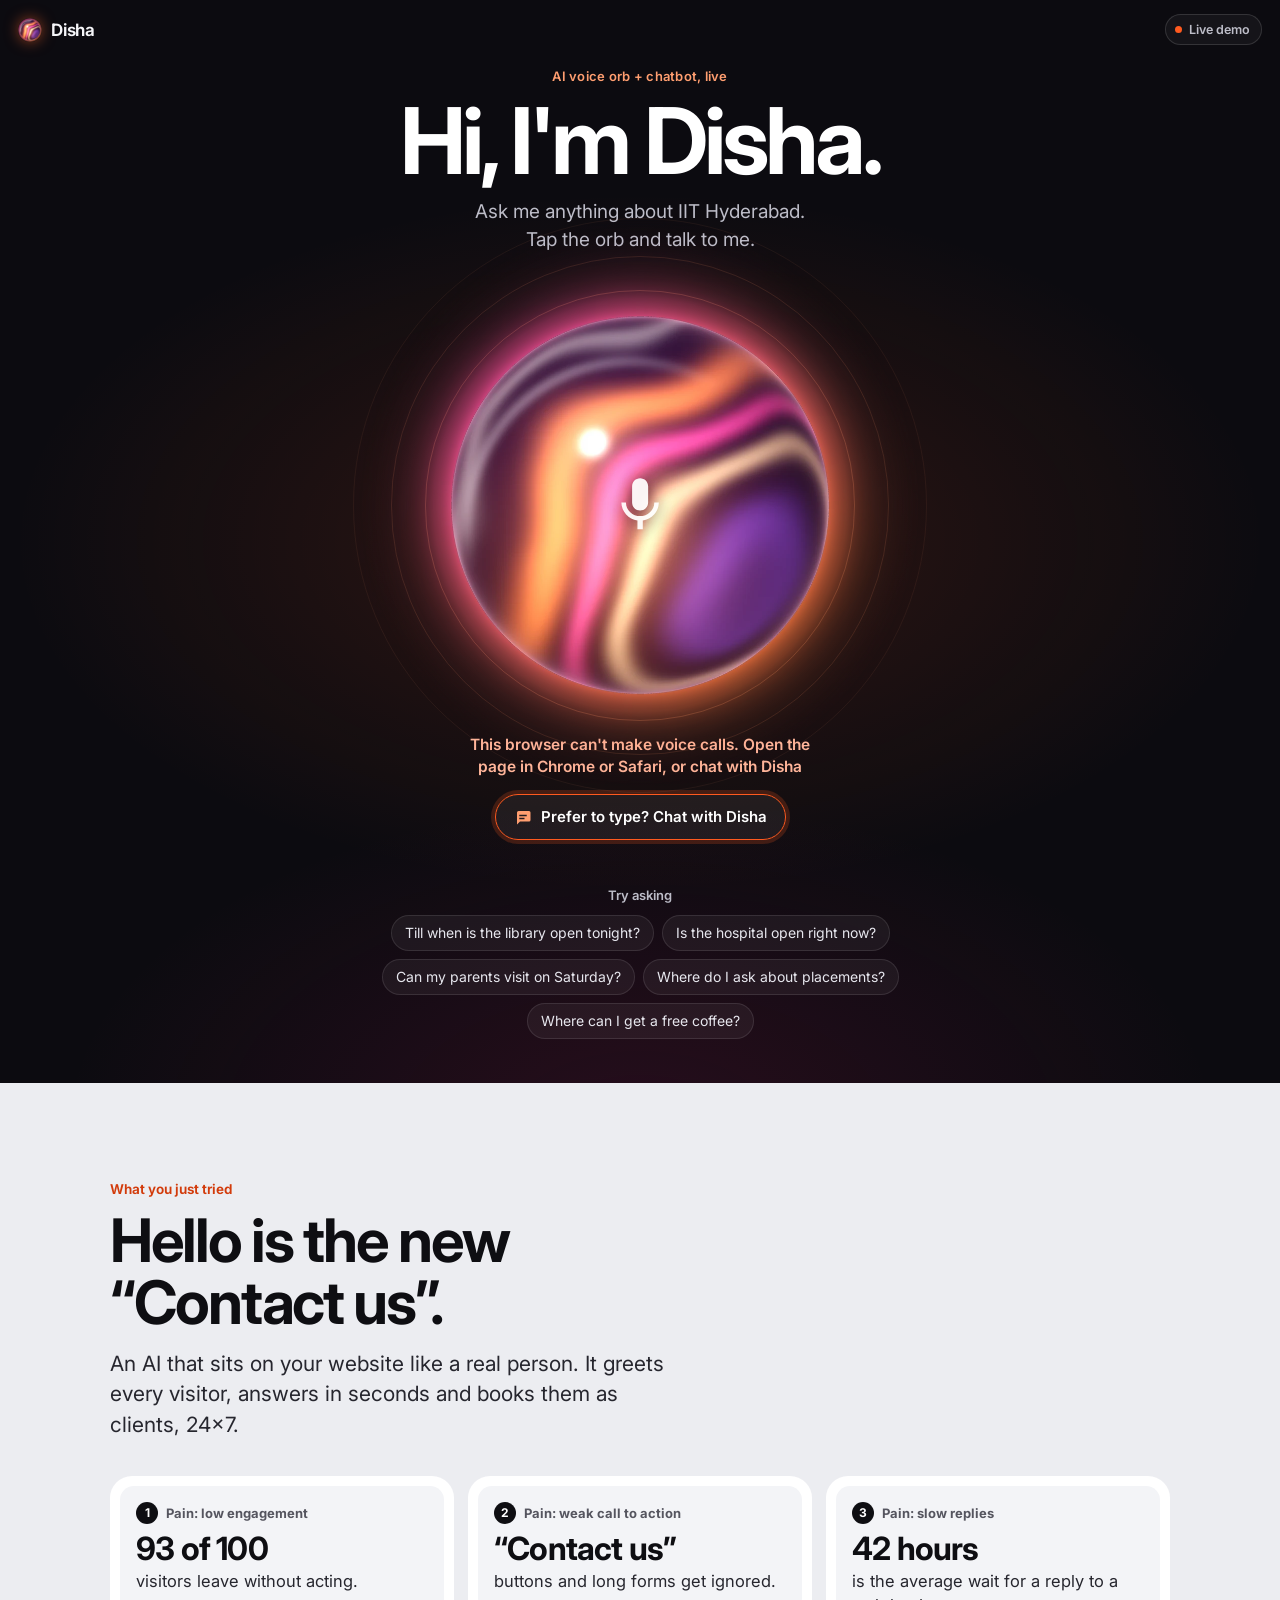
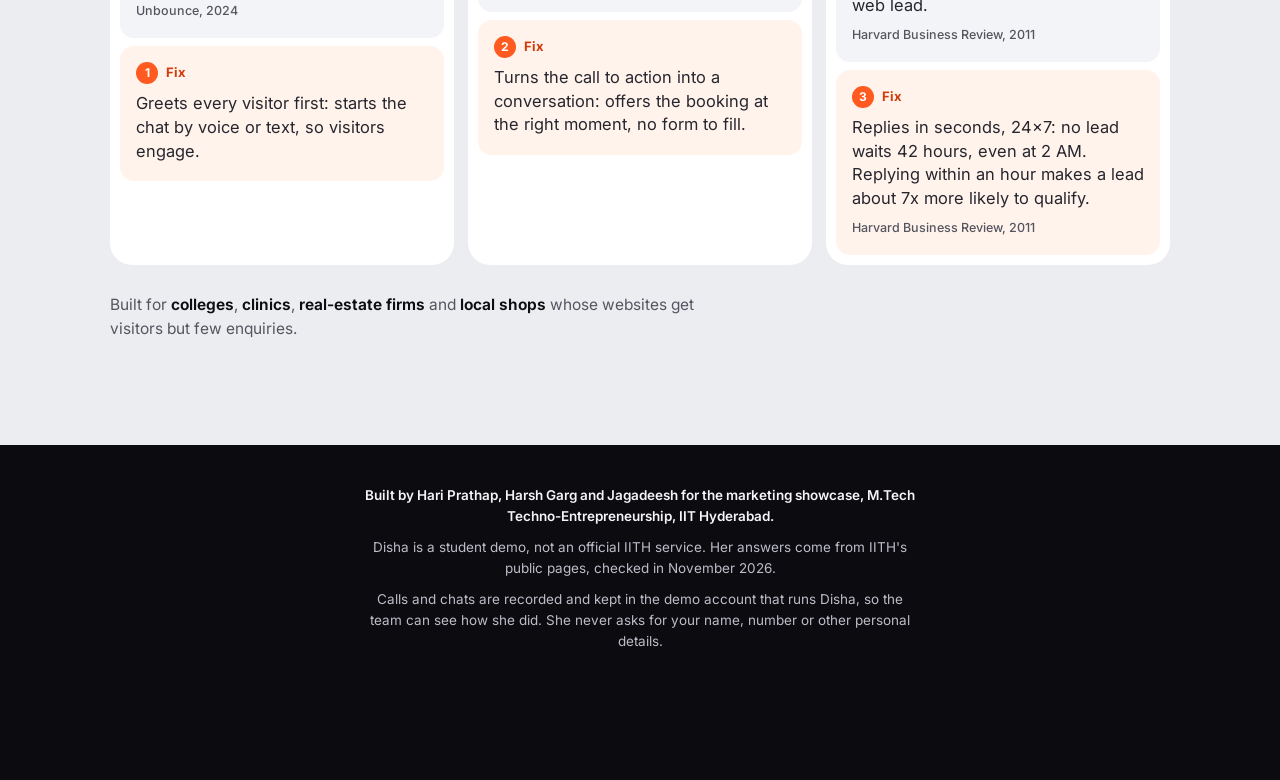
==== commit a7c1683f: "Voice works better outside Chrome: in-app browsers, iPhones, call timer - Browsers that can't make c" ====
--- a/index.html
+++ b/index.html
@@ -43,6 +43,7 @@
       </div>
 
       <p class="status" id="status" aria-live="polite">Getting Disha ready…</p>
+      <p class="timer" id="timer" hidden></p>
 
       <button class="chat-cta" id="openChat" type="button">
         <svg viewBox="0 0 24 24" aria-hidden="true"><path d="M4 4h16a2 2 0 0 1 2 2v10a2 2 0 0 1-2 2H8l-4 4V6a2 2 0 0 1 2-2zm3 5v2h10V9H7zm0 4v2h7v-2H7z"/></svg>
--- a/style.css
+++ b/style.css
@@ -128,6 +128,11 @@
   font-size: 15.5px; font-weight: 600; line-height: 1.4; color: var(--orange-glow);
 }
 .stage[data-state="error"] .status { color: #FFB59A; }
+.timer { margin: 6px 0 0; font-size: 13px; font-weight: 500; color: var(--on-dark-2); font-variant-numeric: tabular-nums; }
+
+/* iPhones and Safari: no voice level, so the orb pulses on a steady beat during a call */
+.stage.no-level[data-state="live"] .orb-float { animation: talkpulse 1.8s ease-in-out infinite; }
+@keyframes talkpulse { 50% { transform: scale(1.04); } }
 
 .chat-cta {
   margin-top: 16px; display: inline-flex; align-items: center; gap: 9px;
